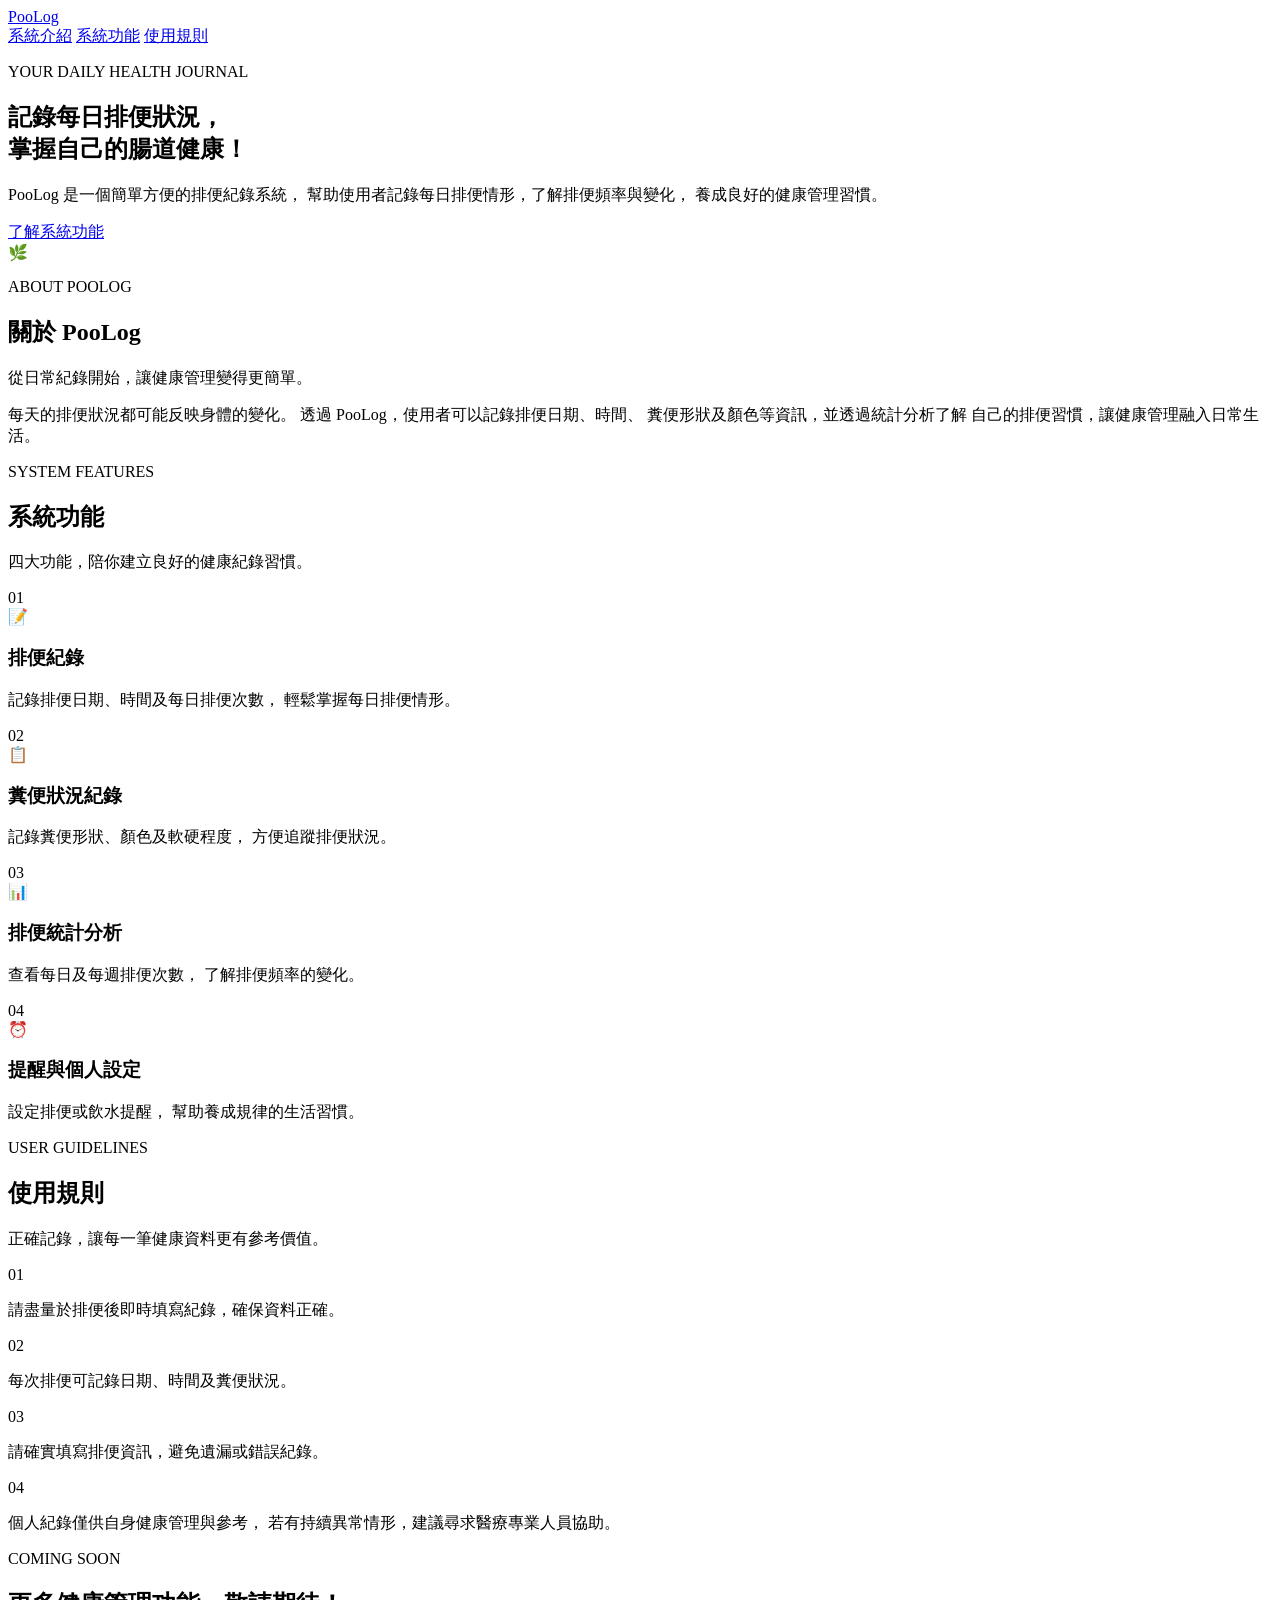
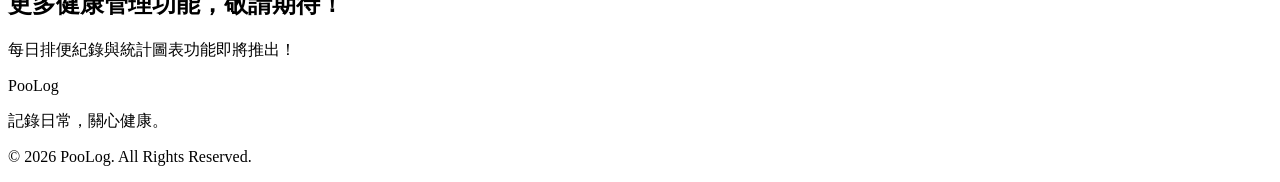
==== index.html @ 38867889 "Create index.html 首頁" ====
<!DOCTYPE html>
<html lang="zh-Hant">
<head>
    <meta charset="UTF-8">
    <meta name="viewport" content="width=device-width, initial-scale=1.0">
    <meta name="description" content="PooLog 排便紀錄系統，記錄每日排便狀況，掌握自己的腸道健康。">
    <title>PooLog｜排便紀錄系統</title>
    <link rel="stylesheet" href="style.css">
</head>
<body>

    <!-- 導覽列 -->
    <header class="header">
        <div class="nav-container">
            <a href="index.html" class="logo">PooLog</a>

            <nav class="nav-menu">
                <a href="#about">系統介紹</a>
                <a href="#features">系統功能</a>
                <a href="#rules">使用規則</a>
            </nav>
        </div>
    </header>

    <main>

        <!-- 首頁主視覺 -->
        <section class="hero">
            <div class="hero-content">
                <p class="hero-label">YOUR DAILY HEALTH JOURNAL</p>

                <h1>
                    記錄每日排便狀況，<br>
                    掌握自己的腸道健康！
                </h1>

                <p class="hero-description">
                    PooLog 是一個簡單方便的排便紀錄系統，
                    幫助使用者記錄每日排便情形，了解排便頻率與變化，
                    養成良好的健康管理習慣。
                </p>

                <a href="#features" class="primary-button">
                    了解系統功能
                </a>
            </div>

            <div class="hero-decoration">
                <div class="circle circle-large"></div>
                <div class="circle circle-small"></div>
                <div class="hero-icon">🌿</div>
            </div>
        </section>

        <!-- 系統介紹 -->
        <section class="about section" id="about">
            <div class="section-heading">
                <p class="section-label">ABOUT POOLOG</p>
                <h2>關於 PooLog</h2>
                <p>
                    從日常紀錄開始，讓健康管理變得更簡單。
                </p>
            </div>

            <div class="about-content">
                <p>
                    每天的排便狀況都可能反映身體的變化。
                    透過 PooLog，使用者可以記錄排便日期、時間、
                    糞便形狀及顏色等資訊，並透過統計分析了解
                    自己的排便習慣，讓健康管理融入日常生活。
                </p>
            </div>
        </section>

        <!-- 系統功能 -->
        <section class="features section" id="features">
            <div class="section-heading">
                <p class="section-label">SYSTEM FEATURES</p>
                <h2>系統功能</h2>
                <p>四大功能，陪你建立良好的健康紀錄習慣。</p>
            </div>

            <div class="feature-grid">

                <div class="feature-card">
                    <div class="feature-number">01</div>
                    <div class="feature-icon">📝</div>
                    <h3>排便紀錄</h3>
                    <p>
                        記錄排便日期、時間及每日排便次數，
                        輕鬆掌握每日排便情形。
                    </p>
                </div>

                <div class="feature-card">
                    <div class="feature-number">02</div>
                    <div class="feature-icon">📋</div>
                    <h3>糞便狀況紀錄</h3>
                    <p>
                        記錄糞便形狀、顏色及軟硬程度，
                        方便追蹤排便狀況。
                    </p>
                </div>

                <div class="feature-card">
                    <div class="feature-number">03</div>
                    <div class="feature-icon">📊</div>
                    <h3>排便統計分析</h3>
                    <p>
                        查看每日及每週排便次數，
                        了解排便頻率的變化。
                    </p>
                </div>

                <div class="feature-card">
                    <div class="feature-number">04</div>
                    <div class="feature-icon">⏰</div>
                    <h3>提醒與個人設定</h3>
                    <p>
                        設定排便或飲水提醒，
                        幫助養成規律的生活習慣。
                    </p>
                </div>

            </div>
        </section>

        <!-- 使用規則 -->
        <section class="rules section" id="rules">
            <div class="section-heading">
                <p class="section-label">USER GUIDELINES</p>
                <h2>使用規則</h2>
                <p>正確記錄，讓每一筆健康資料更有參考價值。</p>
            </div>

            <div class="rules-container">

                <div class="rule-item">
                    <span class="rule-number">01</span>
                    <p>請盡量於排便後即時填寫紀錄，確保資料正確。</p>
                </div>

                <div class="rule-item">
                    <span class="rule-number">02</span>
                    <p>每次排便可記錄日期、時間及糞便狀況。</p>
                </div>

                <div class="rule-item">
                    <span class="rule-number">03</span>
                    <p>請確實填寫排便資訊，避免遺漏或錯誤紀錄。</p>
                </div>

                <div class="rule-item">
                    <span class="rule-number">04</span>
                    <p>
                        個人紀錄僅供自身健康管理與參考，
                        若有持續異常情形，建議尋求醫療專業人員協助。
                    </p>
                </div>

            </div>
        </section>

        <!-- 功能預告 -->
        <section class="notice">
            <div class="notice-content">
                <p class="section-label">COMING SOON</p>
                <h2>更多健康管理功能，敬請期待！</h2>
                <p>每日排便紀錄與統計圖表功能即將推出！</p>
            </div>
        </section>

    </main>

    <!-- 頁尾 -->
    <footer class="footer">
        <div class="footer-logo">PooLog</div>
        <p>記錄日常，關心健康。</p>
        <p class="copyright">
            © 2026 PooLog. All Rights Reserved.
        </p>
    </footer>

</body>
</html>
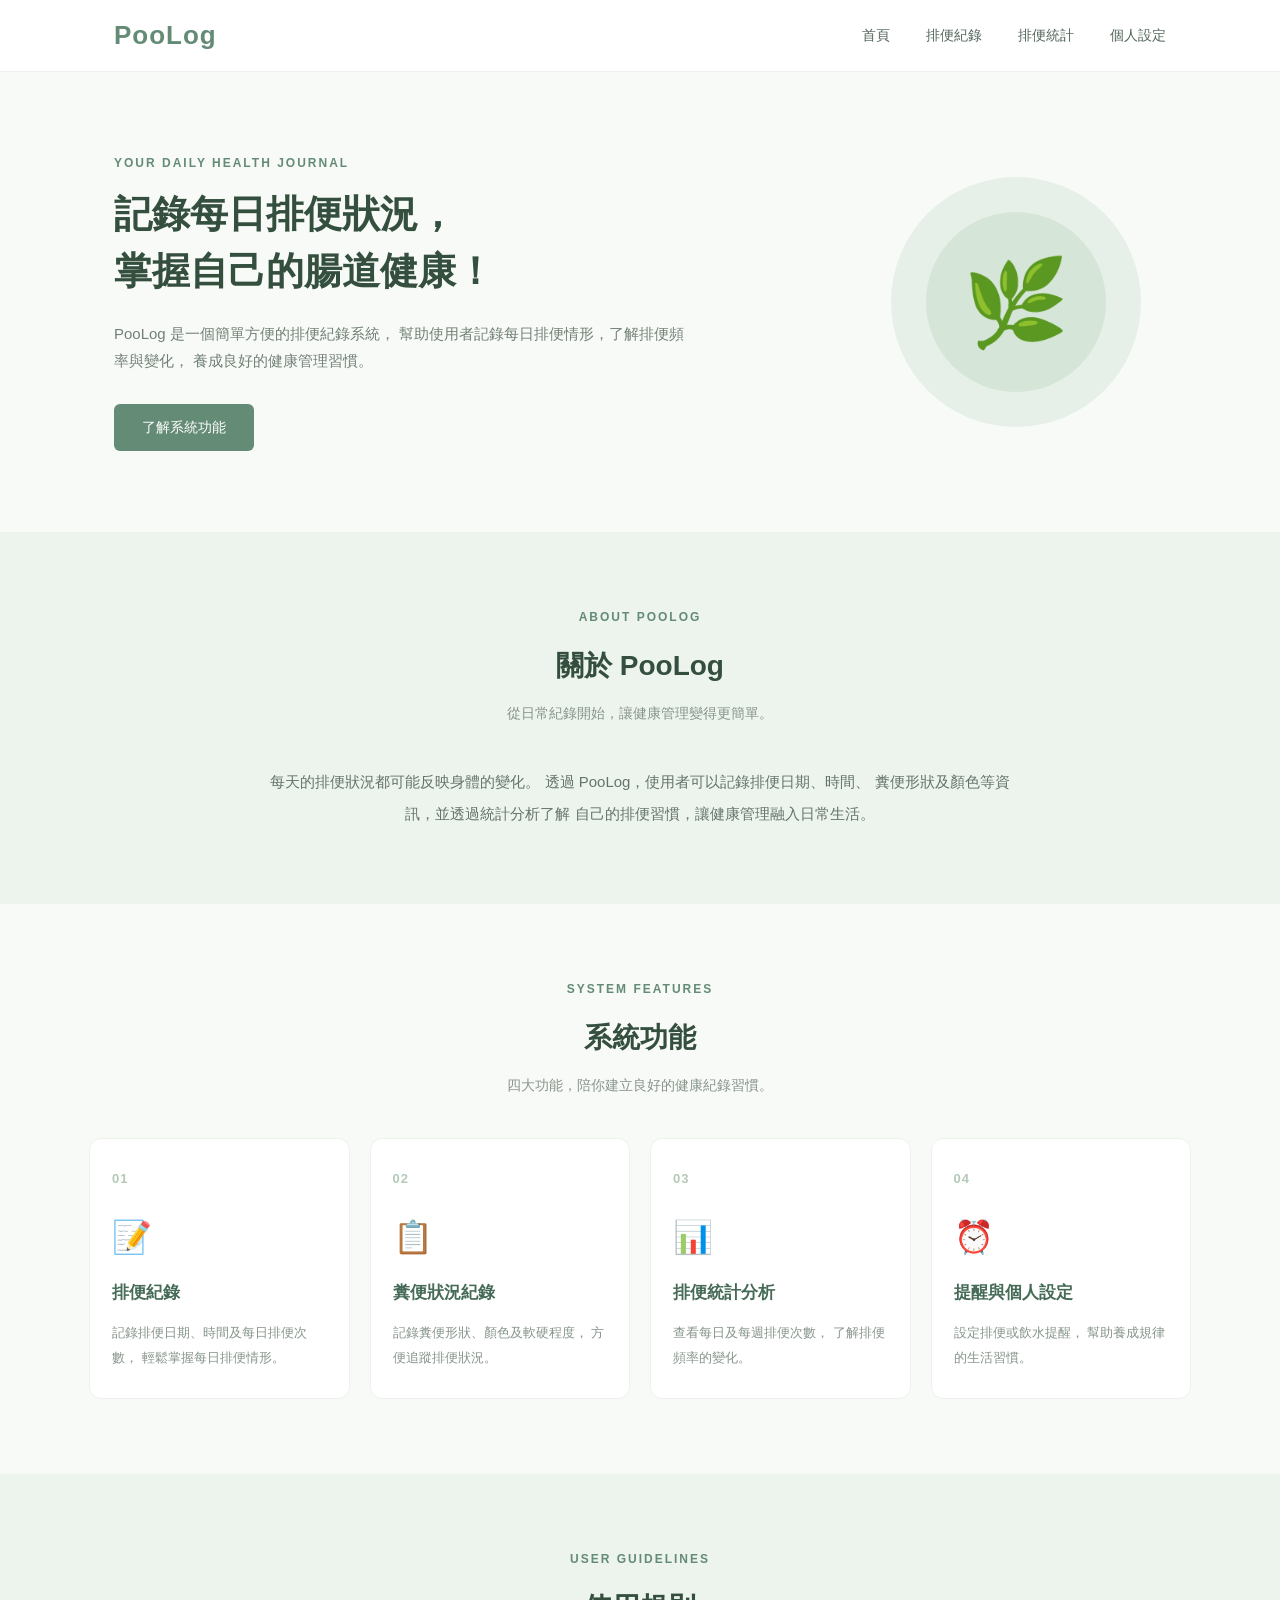
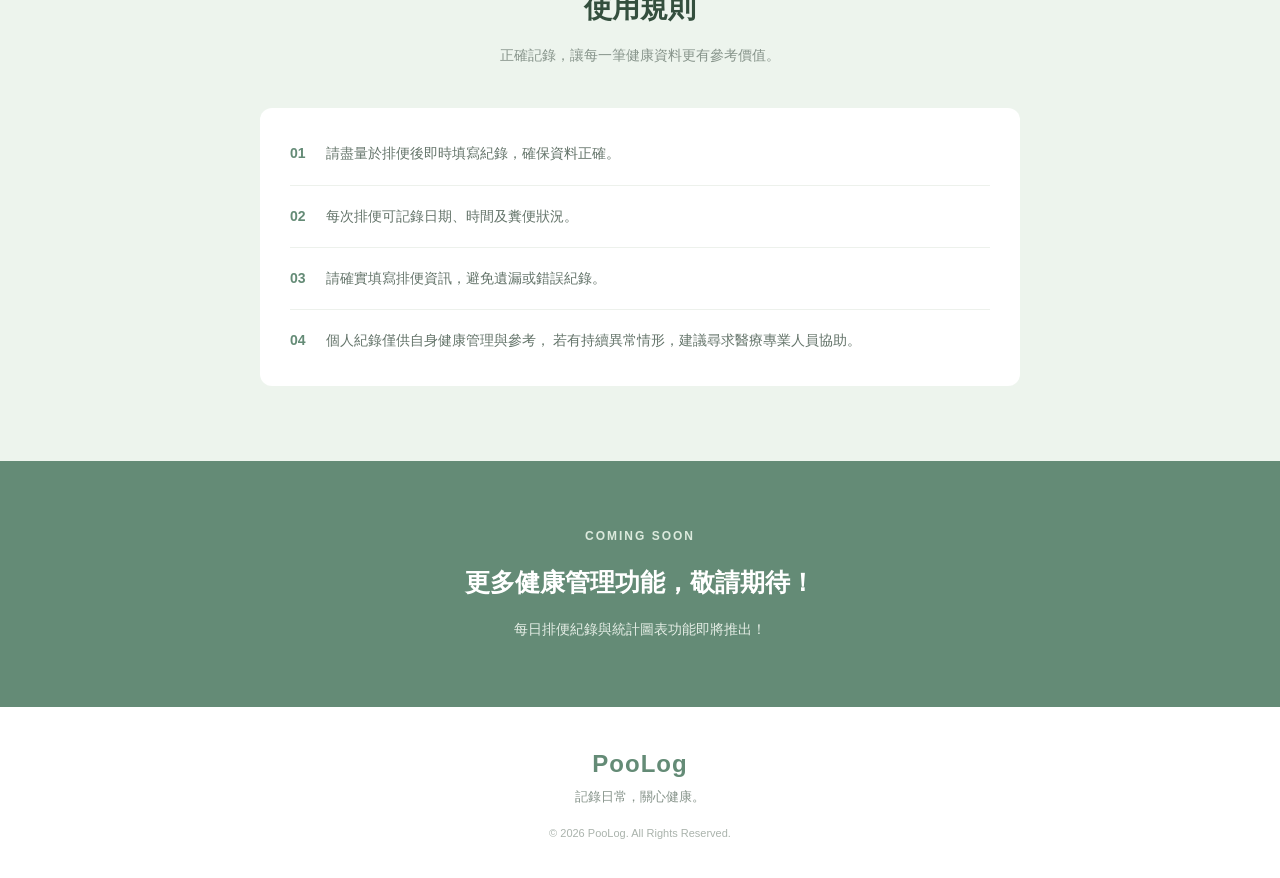
==== commit 4ff38372: "Update index.html" ====
--- a/index.html
+++ b/index.html
@@ -5,7 +5,7 @@
     <meta charset="UTF-8">
     <meta name="viewport" content="width=device-width, initial-scale=1.0">
     <meta name="description" content="PooLog 排便紀錄系統，記錄每日排便狀況，掌握自己的腸道健康。">
-    <title>PooLog｜排便紀錄系統</title>
+    <title>PooLog｜首頁</title>
     <link rel="stylesheet" href="style.css">
 </head>
 <body>
@@ -16,9 +16,10 @@
             <a href="index.html" class="logo">PooLog</a>
 
             <nav class="nav-menu">
-                <a href="#about">系統介紹</a>
-                <a href="#features">系統功能</a>
-                <a href="#rules">使用規則</a>
+                <a href="index.html" class="active">首頁</a>
+                <a href="history.html">排便紀錄</a>
+                <a href="statistics.html">排便統計</a>
+                <a href="settings.html">個人設定</a>
             </nav>
         </div>
     </header>
@@ -53,14 +54,12 @@
             </div>
         </section>
 
-        <!-- 系統介紹 -->
+        <!-- 關於系統 -->
         <section class="about section" id="about">
             <div class="section-heading">
                 <p class="section-label">ABOUT POOLOG</p>
                 <h2>關於 PooLog</h2>
-                <p>
-                    從日常紀錄開始，讓健康管理變得更簡單。
-                </p>
+                <p>從日常紀錄開始，讓健康管理變得更簡單。</p>
             </div>
 
             <div class="about-content">
@@ -83,7 +82,7 @@
 
             <div class="feature-grid">
 
-                <div class="feature-card">
+                <a href="history.html" class="feature-card">
                     <div class="feature-number">01</div>
                     <div class="feature-icon">📝</div>
                     <h3>排便紀錄</h3>
@@ -91,9 +90,9 @@
                         記錄排便日期、時間及每日排便次數，
                         輕鬆掌握每日排便情形。
                     </p>
-                </div>
+                </a>
 
-                <div class="feature-card">
+                <a href="history.html" class="feature-card">
                     <div class="feature-number">02</div>
                     <div class="feature-icon">📋</div>
                     <h3>糞便狀況紀錄</h3>
@@ -101,9 +100,9 @@
                         記錄糞便形狀、顏色及軟硬程度，
                         方便追蹤排便狀況。
                     </p>
-                </div>
+                </a>
 
-                <div class="feature-card">
+                <a href="statistics.html" class="feature-card">
                     <div class="feature-number">03</div>
                     <div class="feature-icon">📊</div>
                     <h3>排便統計分析</h3>
@@ -111,9 +110,9 @@
                         查看每日及每週排便次數，
                         了解排便頻率的變化。
                     </p>
-                </div>
+                </a>
 
-                <div class="feature-card">
+                <a href="settings.html" class="feature-card">
                     <div class="feature-number">04</div>
                     <div class="feature-icon">⏰</div>
                     <h3>提醒與個人設定</h3>
@@ -121,7 +120,7 @@
                         設定排便或飲水提醒，
                         幫助養成規律的生活習慣。
                     </p>
-                </div>
+                </a>
 
             </div>
         </section>
--- a/style.css
+++ b/style.css
@@ -0,0 +1,493 @@
+
+/* =========================
+   基本設定
+========================= */
+
+* {
+    margin: 0;
+    padding: 0;
+    box-sizing: border-box;
+}
+
+html {
+    scroll-behavior: smooth;
+    scroll-padding-top: 80px;
+}
+
+body {
+    font-family:
+        "Noto Sans TC",
+        "Microsoft JhengHei",
+        sans-serif;
+    color: #34463b;
+    background-color: #f8faf7;
+    line-height: 1.8;
+}
+
+a {
+    text-decoration: none;
+    color: inherit;
+}
+
+
+/* =========================
+   導覽列
+========================= */
+
+.header {
+    width: 100%;
+    height: 72px;
+    background-color: #ffffff;
+    position: sticky;
+    top: 0;
+    z-index: 100;
+    border-bottom: 1px solid #edf1ec;
+}
+
+.nav-container {
+    max-width: 1100px;
+    height: 100%;
+    margin: auto;
+    padding: 0 24px;
+
+    display: flex;
+    justify-content: space-between;
+    align-items: center;
+}
+
+.logo {
+    font-size: 26px;
+    font-weight: 800;
+    color: #648b76;
+    letter-spacing: 1px;
+}
+
+.nav-menu {
+    display: flex;
+    gap: 36px;
+}
+
+.nav-menu a {
+    font-size: 14px;
+    color: #53665a;
+    transition: color 0.3s;
+}
+
+.nav-menu a:hover {
+    color: #648b76;
+}
+
+
+/* =========================
+   首頁主視覺
+========================= */
+
+.hero {
+    max-width: 1100px;
+    min-height: 440px;
+    margin: auto;
+    padding: 80px 24px;
+
+    display: flex;
+    align-items: center;
+    justify-content: space-between;
+    gap: 40px;
+
+    position: relative;
+    overflow: hidden;
+}
+
+.hero-content {
+    max-width: 650px;
+    z-index: 2;
+}
+
+.hero-label,
+.section-label {
+    color: #648b76;
+    font-size: 12px;
+    font-weight: 700;
+    letter-spacing: 2px;
+    margin-bottom: 12px;
+}
+
+.hero h1 {
+    font-size: 38px;
+    line-height: 1.5;
+    color: #344f3e;
+    margin-bottom: 20px;
+}
+
+.hero-description {
+    max-width: 580px;
+    color: #718076;
+    font-size: 15px;
+    margin-bottom: 30px;
+}
+
+.primary-button {
+    display: inline-block;
+    padding: 11px 28px;
+    background-color: #648b76;
+    color: #ffffff;
+    border-radius: 6px;
+    font-size: 14px;
+    transition: 0.3s;
+}
+
+.primary-button:hover {
+    background-color: #456b57;
+    transform: translateY(-2px);
+}
+
+
+/* 主視覺裝飾 */
+
+.hero-decoration {
+    width: 300px;
+    height: 300px;
+    flex-shrink: 0;
+    position: relative;
+
+    display: flex;
+    justify-content: center;
+    align-items: center;
+}
+
+.circle {
+    position: absolute;
+    border-radius: 50%;
+}
+
+.circle-large {
+    width: 250px;
+    height: 250px;
+    background-color: #e7f0e8;
+}
+
+.circle-small {
+    width: 180px;
+    height: 180px;
+    background-color: #d5e5d7;
+}
+
+.hero-icon {
+    position: relative;
+    font-size: 85px;
+}
+
+
+/* =========================
+   區塊共用設定
+========================= */
+
+.section {
+    padding: 75px 24px;
+}
+
+.section-heading {
+    text-align: center;
+    margin-bottom: 40px;
+}
+
+.section-heading h2 {
+    font-size: 28px;
+    color: #344f3e;
+    margin-bottom: 10px;
+}
+
+.section-heading > p:last-child {
+    font-size: 14px;
+    color: #87948b;
+}
+
+
+/* =========================
+   關於系統
+========================= */
+
+.about {
+    background-color: #edf4ed;
+}
+
+.about-content {
+    max-width: 760px;
+    margin: auto;
+    text-align: center;
+    color: #64746a;
+    font-size: 15px;
+    line-height: 2.1;
+}
+
+
+/* =========================
+   系統功能
+========================= */
+
+.features {
+    max-width: 1150px;
+    margin: auto;
+}
+
+.feature-grid {
+    display: grid;
+    grid-template-columns: repeat(4, 1fr);
+    gap: 20px;
+}
+
+.feature-card {
+    background-color: #ffffff;
+    padding: 28px 22px;
+    border-radius: 12px;
+    border: 1px solid #edf1ec;
+    position: relative;
+    transition: 0.3s;
+}
+
+.feature-card:hover {
+    transform: translateY(-5px);
+    box-shadow: 0 8px 25px rgba(69, 107, 87, 0.08);
+}
+
+.feature-number {
+    color: #b4c9b8;
+    font-size: 13px;
+    font-weight: 700;
+    letter-spacing: 1px;
+}
+
+.feature-icon {
+    font-size: 32px;
+    margin: 18px 0 12px;
+}
+
+.feature-card h3 {
+    font-size: 17px;
+    color: #456b57;
+    margin-bottom: 12px;
+}
+
+.feature-card p {
+    color: #87948b;
+    font-size: 13px;
+    line-height: 1.9;
+}
+
+
+/* =========================
+   使用規則
+========================= */
+
+.rules {
+    background-color: #edf4ed;
+}
+
+.rules-container {
+    max-width: 760px;
+    margin: auto;
+    background-color: #ffffff;
+    border-radius: 12px;
+    padding: 15px 30px;
+}
+
+.rule-item {
+    display: flex;
+    align-items: flex-start;
+    gap: 20px;
+    padding: 18px 0;
+    border-bottom: 1px solid #edf1ec;
+}
+
+.rule-item:last-child {
+    border-bottom: none;
+}
+
+.rule-number {
+    flex-shrink: 0;
+    color: #648b76;
+    font-size: 14px;
+    font-weight: 700;
+}
+
+.rule-item p {
+    font-size: 14px;
+    color: #64746a;
+}
+
+
+/* =========================
+   功能預告
+========================= */
+
+.notice {
+    padding: 65px 24px;
+    text-align: center;
+    background-color: #648b76;
+}
+
+.notice .section-label {
+    color: #dceadd;
+}
+
+.notice h2 {
+    font-size: 25px;
+    color: #ffffff;
+    margin-bottom: 12px;
+}
+
+.notice-content > p:last-child {
+    color: #e5eee6;
+    font-size: 14px;
+}
+
+
+/* =========================
+   頁尾
+========================= */
+
+.footer {
+    padding: 35px 20px;
+    text-align: center;
+    background-color: #ffffff;
+}
+
+.footer-logo {
+    color: #648b76;
+    font-size: 24px;
+    font-weight: 800;
+    letter-spacing: 1px;
+}
+
+.footer p {
+    color: #87948b;
+    font-size: 13px;
+}
+
+.footer .copyright {
+    margin-top: 15px;
+    font-size: 11px;
+    color: #aab3ac;
+}
+
+
+/* =========================
+   手機版 RWD
+========================= */
+
+@media (max-width: 768px) {
+
+    .nav-container {
+        padding: 0 18px;
+    }
+
+    .nav-menu {
+        gap: 16px;
+    }
+
+    .nav-menu a {
+        font-size: 12px;
+    }
+
+    .hero {
+        padding: 60px 24px;
+        min-height: auto;
+        flex-direction: column;
+        text-align: center;
+        gap: 20px;
+    }
+
+    .hero h1 {
+        font-size: 28px;
+    }
+
+    .hero-description {
+        font-size: 14px;
+    }
+
+    .hero-decoration {
+        width: 220px;
+        height: 220px;
+    }
+
+    .circle-large {
+        width: 190px;
+        height: 190px;
+    }
+
+    .circle-small {
+        width: 140px;
+        height: 140px;
+    }
+
+    .hero-icon {
+        font-size: 65px;
+    }
+
+    .feature-grid {
+        grid-template-columns: repeat(2, 1fr);
+    }
+
+    .section {
+        padding: 60px 20px;
+    }
+
+    .section-heading h2 {
+        font-size: 25px;
+    }
+}
+
+
+/* =========================
+   小螢幕手機
+========================= */
+
+@media (max-width: 480px) {
+
+    .header {
+        height: 65px;
+    }
+
+    .logo {
+        font-size: 23px;
+    }
+
+    .nav-menu {
+        gap: 10px;
+    }
+
+    .nav-menu a {
+        font-size: 11px;
+    }
+
+    .hero h1 {
+        font-size: 24px;
+    }
+
+    .hero-description {
+        font-size: 13px;
+    }
+
+    .feature-grid {
+        grid-template-columns: 1fr;
+    }
+
+    .feature-card {
+        padding: 24px;
+    }
+
+    .rules-container {
+        padding: 10px 18px;
+    }
+
+    .rule-item {
+        gap: 12px;
+    }
+
+    .rule-item p {
+        font-size: 13px;
+    }
+
+    .notice h2 {
+        font-size: 21px;
+    }
+}
